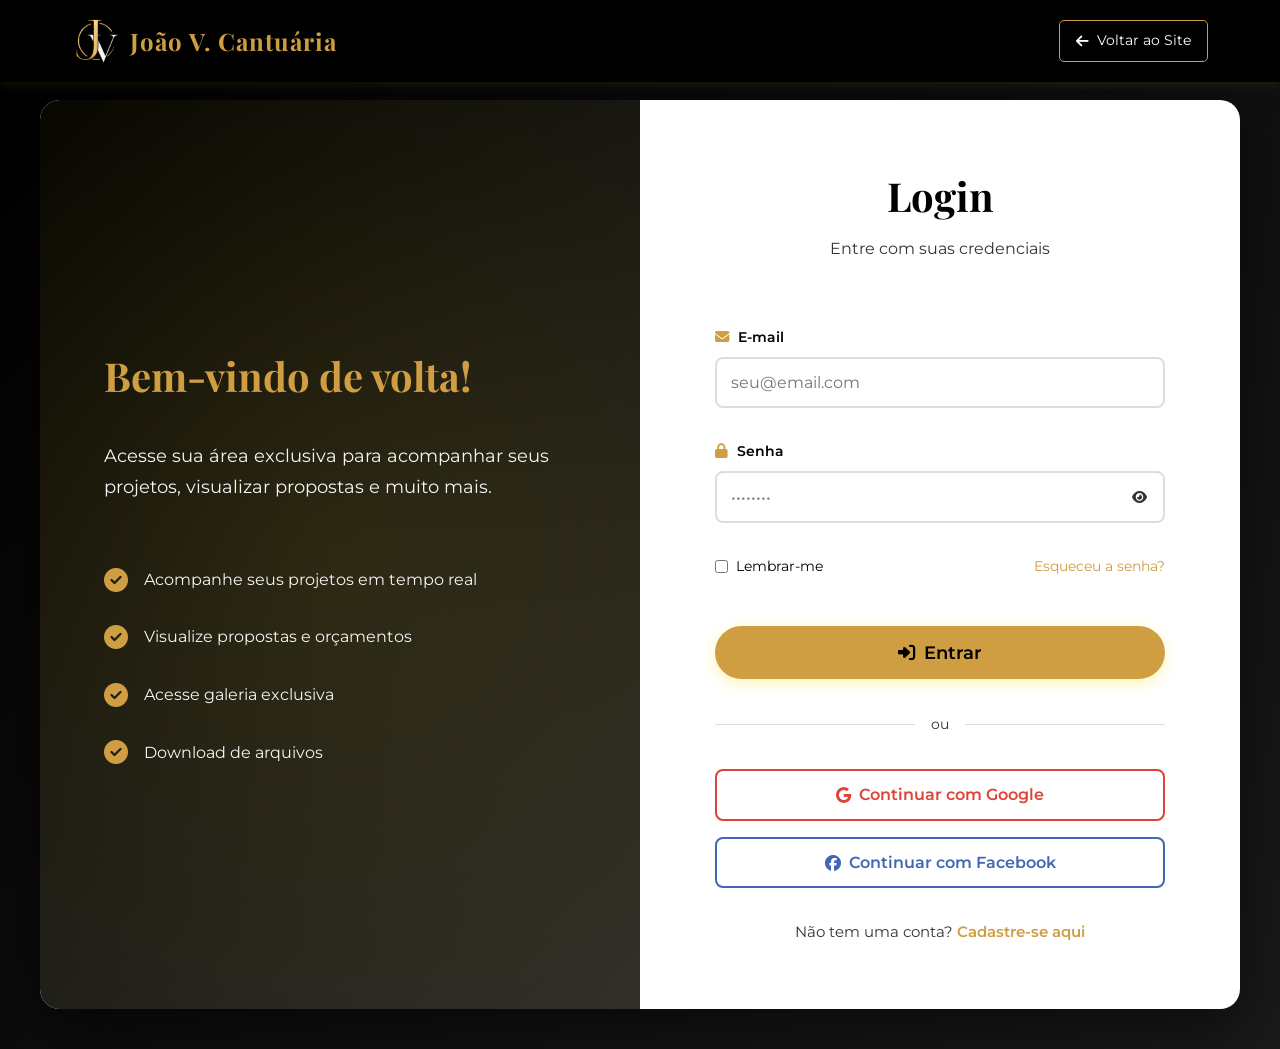
==== area-cliente.html @ 6e857522 "Add files via upload" ====
<!DOCTYPE html>
<html lang="pt-BR">
<head>
    <meta charset="UTF-8">
    <meta name="viewport" content="width=device-width, initial-scale=1.0">
    <title>Área do Cliente - João V. Cantuária</title>
    <link rel="stylesheet" href="styles.css">
    <link rel="stylesheet" href="auth-styles.css">
    <link rel="stylesheet" href="dashboard-styles.css">
    <link href="https://fonts.googleapis.com/css2?family=Playfair+Display:wght@400;700;900&family=Montserrat:wght@300;400;500;600;700&display=swap" rel="stylesheet">
    <link rel="stylesheet" href="https://cdnjs.cloudflare.com/ajax/libs/font-awesome/6.4.0/css/all.min.css">
</head>
<body class="dashboard-body">
    <!-- Sidebar -->
    <aside class="sidebar" id="sidebar">
        <div class="sidebar-header">
            <div class="logo">
                <img src="logo-placeholder.png" alt="João V. Cantuária" class="logo-img">
                <span class="logo-text">JVC</span>
            </div>
            <button class="sidebar-toggle" id="sidebarToggle">
                <i class="fas fa-times"></i>
            </button>
        </div>

        <nav class="sidebar-nav">
            <a href="#dashboard" class="nav-item active" data-section="dashboard">
                <i class="fas fa-home"></i>
                <span>Dashboard</span>
            </a>
            <a href="#projetos" class="nav-item" data-section="projetos">
                <i class="fas fa-folder-open"></i>
                <span>Meus Projetos</span>
            </a>
            <a href="#galeria" class="nav-item" data-section="galeria">
                <i class="fas fa-images"></i>
                <span>Galeria</span>
            </a>
            <a href="#mensagens" class="nav-item" data-section="mensagens">
                <i class="fas fa-comments"></i>
                <span>Mensagens</span>
                <span class="badge">3</span>
            </a>
            <a href="#arquivos" class="nav-item" data-section="arquivos">
                <i class="fas fa-file-download"></i>
                <span>Arquivos</span>
            </a>
            <a href="#perfil" class="nav-item" data-section="perfil">
                <i class="fas fa-user-circle"></i>
                <span>Meu Perfil</span>
            </a>
        </nav>

        <div class="sidebar-footer">
            <button class="btn-logout" id="logoutBtn">
                <i class="fas fa-sign-out-alt"></i>
                <span>Sair</span>
            </button>
        </div>
    </aside>

    <!-- Main Content -->
    <main class="main-content">
        <!-- Top Bar -->
        <header class="topbar">
            <button class="mobile-menu-btn" id="mobileMenuBtn">
                <i class="fas fa-bars"></i>
            </button>
            
            <h1 class="page-title">Dashboard</h1>
            
            <div class="topbar-actions">
                <button class="notification-btn">
                    <i class="fas fa-bell"></i>
                    <span class="notification-badge">5</span>
                </button>
                
                <div class="user-menu">
                    <img src="https://ui-avatars.com/api/?name=Usuario+Teste&background=FFD700&color=000" 
                         alt="Usuário" class="user-avatar">
                    <span class="user-name">Usuário Teste</span>
                    <i class="fas fa-chevron-down"></i>
                </div>
            </div>
        </header>

        <!-- Content Area -->
        <div class="content-area">
            <!-- Dashboard Section -->
            <section id="dashboard-section" class="content-section active">
                <div class="welcome-card">
                    <h2>Bem-vindo de volta! 👋</h2>
                    <p>Aqui está um resumo das suas atividades recentes.</p>
                </div>

                <!-- Stats Cards -->
                <div class="stats-grid">
                    <div class="stat-card">
                        <div class="stat-icon blue">
                            <i class="fas fa-folder-open"></i>
                        </div>
                        <div class="stat-info">
                            <h3>3</h3>
                            <p>Projetos Ativos</p>
                        </div>
                    </div>

                    <div class="stat-card">
                        <div class="stat-icon green">
                            <i class="fas fa-check-circle"></i>
                        </div>
                        <div class="stat-info">
                            <h3>12</h3>
                            <p>Projetos Concluídos</p>
                        </div>
                    </div>

                    <div class="stat-card">
                        <div class="stat-icon gold">
                            <i class="fas fa-images"></i>
                        </div>
                        <div class="stat-info">
                            <h3>247</h3>
                            <p>Fotos Entregues</p>
                        </div>
                    </div>

                    <div class="stat-card">
                        <div class="stat-icon purple">
                            <i class="fas fa-comments"></i>
                        </div>
                        <div class="stat-info">
                            <h3>3</h3>
                            <p>Mensagens Novas</p>
                        </div>
                    </div>
                </div>

                <!-- Recent Projects -->
                <div class="section-card">
                    <div class="card-header">
                        <h3>Projetos Recentes</h3>
                        <a href="#projetos" class="link-all">Ver todos</a>
                    </div>
                    <div class="projects-list">
                        <div class="project-item">
                            <div class="project-icon">
                                <i class="fas fa-camera"></i>
                            </div>
                            <div class="project-info">
                                <h4>Ensaio Fotográfico Corporativo</h4>
                                <p>Iniciado em 15/06/2026</p>
                            </div>
                            <span class="status-badge status-progress">Em Andamento</span>
                        </div>

                        <div class="project-item">
                            <div class="project-icon">
                                <i class="fas fa-bullhorn"></i>
                            </div>
                            <div class="project-info">
                                <h4>Campanha de Marketing Digital</h4>
                                <p>Iniciado em 10/06/2026</p>
                            </div>
                            <span class="status-badge status-review">Em Revisão</span>
                        </div>

                        <div class="project-item">
                            <div class="project-icon">
                                <i class="fas fa-image"></i>
                            </div>
                            <div class="project-info">
                                <h4>Fotografia de Produto</h4>
                                <p>Concluído em 05/06/2026</p>
                            </div>
                            <span class="status-badge status-completed">Concluído</span>
                        </div>
                    </div>
                </div>
            </section>

            <!-- Projetos Section -->
            <section id="projetos-section" class="content-section">
                <h2 class="section-title">Meus Projetos</h2>
                <p class="section-description">Acompanhe o status de todos os seus projetos</p>
                
                <div class="projects-grid">
                    <!-- Projeto 1 -->
                    <div class="project-card">
                        <div class="project-card-header">
                            <span class="status-badge status-progress">Em Andamento</span>
                            <button class="btn-icon"><i class="fas fa-ellipsis-v"></i></button>
                        </div>
                        <h3>Ensaio Fotográfico Corporativo</h3>
                        <p>Sessão de fotos profissionais para equipe executiva</p>
                        <div class="project-progress">
                            <div class="progress-bar">
                                <div class="progress-fill" style="width: 65%;"></div>
                            </div>
                            <span class="progress-text">65% Concluído</span>
                        </div>
                        <div class="project-meta">
                            <span><i class="fas fa-calendar"></i> 15/06/2026</span>
                            <span><i class="fas fa-image"></i> 45 fotos</span>
                        </div>
                    </div>

                    <!-- Mais projetos aqui -->
                </div>
            </section>

            <!-- Galeria Section -->
            <section id="galeria-section" class="content-section">
                <h2 class="section-title">Galeria Exclusiva</h2>
                <p class="section-description">Suas fotos e materiais entregues</p>
                
                <div class="gallery-grid">
                    <div class="gallery-item">
                        <img src="portfolio-1-placeholder.jpg" alt="Foto 1">
                        <div class="gallery-overlay">
                            <button class="btn-icon"><i class="fas fa-eye"></i></button>
                            <button class="btn-icon"><i class="fas fa-download"></i></button>
                        </div>
                    </div>
                    <!-- Mais fotos aqui -->
                </div>
            </section>

            <!-- Outras seções serão adicionadas conforme necessário -->
        </div>
    </main>

    <script src="dashboard.js"></script>
</body>
</html>
---- styles.css ----
/* ========================================
   RESET E VARIÁVEIS
   ======================================== */
* {
    margin: 0;
    padding: 0;
    box-sizing: border-box;
}

:root {
    /* Cores */
    --color-primary: #000000;
    --color-secondary: #FFFFFF;
    --color-accent: #cf9d42;
    --color-accent-dark: #c39039;
    --color-gray: #333333;
    --color-light-gray: #f5f5f5;
    
    /* Tipografia */
    --font-heading: 'Playfair Display', serif;
    --font-body: 'Montserrat', sans-serif;
    
    /* Espaçamento */
    --spacing-xs: 0.5rem;
    --spacing-sm: 1rem;
    --spacing-md: 2rem;
    --spacing-lg: 4rem;
    --spacing-xl: 6rem;
    
    /* Transições */
    --transition: all 0.3s ease;
}

html {
    scroll-behavior: smooth;
}

body {
    font-family: var(--font-body);
    color: var(--color-primary);
    line-height: 1.6;
    overflow-x: hidden;
}

.container {
    max-width: 1200px;
    margin: 0 auto;
    padding: 0 var(--spacing-md);
}

/* ========================================
   HEADER E NAVEGAÇÃO
   ======================================== */
#header {
    position: fixed;
    top: 0;
    left: 0;
    width: 100%;
    background: rgba(0, 0, 0, 0.95);
    backdrop-filter: blur(10px);
    z-index: 1000;
    transition: var(--transition);
    box-shadow: 0 2px 10px rgba(255, 215, 0, 0.1);
}

.navbar {
    padding: 1rem 0;
}

.nav-wrapper {
    display: flex;
    justify-content: space-between;
    align-items: center;
}

.logo a {
    display: flex;
    align-items: center;
    text-decoration: none;
    gap: 0.5rem;
}

.logo-img {
    height: 50px;
    width: auto;
}

.logo-text {
    font-family: var(--font-heading);
    font-size: 1.5rem;
    font-weight: 700;
    color: var(--color-accent);
    letter-spacing: 1px;
}

.menu-toggle {
    display: none;
    flex-direction: column;
    background: none;
    border: none;
    cursor: pointer;
    gap: 5px;
}

.menu-toggle span {
    width: 25px;
    height: 3px;
    background: var(--color-accent);
    transition: var(--transition);
}

.nav-menu {
    display: flex;
    list-style: none;
    gap: var(--spacing-md);
}

.nav-link {
    color: var(--color-secondary);
    text-decoration: none;
    font-weight: 500;
    font-size: 1rem;
    padding: 0.5rem 1rem;
    position: relative;
    transition: var(--transition);
}

.nav-link::after {
    content: '';
    position: absolute;
    bottom: 0;
    left: 50%;
    transform: translateX(-50%);
    width: 0;
    height: 2px;
    background: var(--color-accent);
    transition: var(--transition);
}

.nav-link:hover {
    color: var(--color-accent);
}

.nav-link:hover::after {
    width: 80%;
}

/* Botão de Login - Área do Cliente */
.btn-login {
    background: var(--color-accent) !important;
    color: var(--color-primary) !important;
    padding: 0.6rem 1.5rem !important;
    border-radius: 30px !important;
    margin-left: 1.5rem;
    font-weight: 600 !important;
    display: inline-flex !important;
    align-items: center;
    gap: 0.5rem;
    transition: all 0.3s ease !important;
    box-shadow: 0 2px 10px rgba(255, 215, 0, 0.3);
}

.btn-login:hover {
    background: var(--color-accent-dark) !important;
    transform: translateY(-2px) !important;
    box-shadow: 0 4px 15px rgba(255, 215, 0, 0.5) !important;
}

.btn-login::after {
    display: none !important;
}

.btn-login i {
    font-size: 1.1rem;
}

/* ========================================
   HERO SECTION
   ======================================== */
.hero {
    position: relative;
    min-height: 100vh;
    display: flex;
    align-items: center;
    justify-content: center;
    text-align: center;
    padding: var(--spacing-xl) 0;
    overflow: hidden;
}

.hero-background {
    position: absolute;
    top: 0;
    left: 0;
    width: 100%;
    height: 100%;
    z-index: -1;
    background: linear-gradient(135deg, #000000 0%, #1a1a1a 100%);
}

.hero-video {
    width: 100%;
    height: 100%;
    object-fit: cover;
}

.hero-overlay {
    position: absolute;
    top: 0;
    left: 0;
    width: 100%;
    height: 100%;
    background: rgba(0, 0, 0, 0.6);
}

.hero-content {
    position: relative;
    z-index: 1;
    max-width: 900px;
    animation: fadeInUp 1s ease;
}

.hero-title {
    font-family: var(--font-heading);
    font-size: 3.5rem;
    font-weight: 900;
    color: var(--color-secondary);
    margin-bottom: var(--spacing-md);
    line-height: 1.2;
}

.hero-title .highlight {
    color: var(--color-accent);
    display: inline-block;
}

.hero-subtitle {
    font-size: 1.5rem;
    color: var(--color-light-gray);
    margin-bottom: var(--spacing-lg);
    font-weight: 300;
}

.btn {
    display: inline-flex;
    align-items: center;
    gap: 0.5rem;
    padding: 1rem 2.5rem;
    text-decoration: none;
    font-weight: 600;
    font-size: 1.1rem;
    border-radius: 50px;
    transition: var(--transition);
    cursor: pointer;
    border: none;
    font-family: var(--font-body);
}

.btn-primary {
    background: var(--color-accent);
    color: var(--color-primary);
    box-shadow: 0 4px 15px rgba(255, 215, 0, 0.3);
}

.btn-primary:hover {
    background: var(--color-accent-dark);
    transform: translateY(-3px);
    box-shadow: 0 6px 20px rgba(255, 215, 0, 0.5);
}

.btn-block {
    width: 100%;
    justify-content: center;
}

.scroll-indicator {
    position: absolute;
    bottom: 30px;
    left: 50%;
    transform: translateX(-50%);
    animation: bounce 2s infinite;
}

.mouse {
    width: 30px;
    height: 50px;
    border: 2px solid var(--color-accent);
    border-radius: 20px;
    position: relative;
}

.mouse::before {
    content: '';
    position: absolute;
    top: 10px;
    left: 50%;
    transform: translateX(-50%);
    width: 4px;
    height: 8px;
    background: var(--color-accent);
    border-radius: 2px;
    animation: scroll 2s infinite;
}

@keyframes fadeInUp {
    from {
        opacity: 0;
        transform: translateY(30px);
    }
    to {
        opacity: 1;
        transform: translateY(0);
    }
}

@keyframes bounce {
    0%, 20%, 50%, 80%, 100% {
        transform: translateX(-50%) translateY(0);
    }
    40% {
        transform: translateX(-50%) translateY(-10px);
    }
    60% {
        transform: translateX(-50%) translateY(-5px);
    }
}

@keyframes scroll {
    0% {
        opacity: 1;
        transform: translateX(-50%) translateY(0);
    }
    100% {
        opacity: 0;
        transform: translateX(-50%) translateY(15px);
    }
}

/* ========================================
   SEÇÕES GERAIS
   ======================================== */
section {
    padding: var(--spacing-xl) 0;
}

.section-header {
    text-align: center;
    margin-bottom: var(--spacing-lg);
}

.section-title {
    font-family: var(--font-heading);
    font-size: 2.5rem;
    font-weight: 700;
    color: var(--color-primary);
    margin-bottom: var(--spacing-sm);
}

.title-underline {
    width: 80px;
    height: 4px;
    background: var(--color-accent);
    margin: 0 auto var(--spacing-sm);
}

.section-subtitle {
    font-size: 1.1rem;
    color: var(--color-gray);
    max-width: 600px;
    margin: 0 auto;
}

/* ========================================
   SEÇÃO SERVIÇOS
   ======================================== */
.services {
    background: var(--color-light-gray);
}

.about-content {
    max-width: 800px;
    margin: 0 auto var(--spacing-lg);
    text-align: center;
}

.about-text {
    font-size: 1.1rem;
    line-height: 1.8;
    color: var(--color-gray);
}

.services-grid {
    display: grid;
    grid-template-columns: repeat(auto-fit, minmax(250px, 1fr));
    gap: var(--spacing-md);
    margin-top: var(--spacing-lg);
}

.service-card {
    background: var(--color-secondary);
    padding: var(--spacing-md);
    border-radius: 10px;
    text-align: center;
    transition: var(--transition);
    box-shadow: 0 5px 15px rgba(0, 0, 0, 0.1);
}

.service-card:hover {
    transform: translateY(-10px);
    box-shadow: 0 10px 30px rgba(255, 215, 0, 0.2);
}

.service-icon {
    width: 80px;
    height: 80px;
    margin: 0 auto var(--spacing-sm);
    display: flex;
    align-items: center;
    justify-content: center;
    background: var(--color-primary);
    border-radius: 50%;
    color: var(--color-accent);
    font-size: 2rem;
}

.service-title {
    font-family: var(--font-heading);
    font-size: 1.3rem;
    margin-bottom: var(--spacing-sm);
    color: var(--color-primary);
}

.service-description {
    color: var(--color-gray);
    line-height: 1.6;
}

/* ========================================
   SEÇÃO PORTFÓLIO
   ======================================== */
.portfolio {
    background: var(--color-secondary);
}

.portfolio-carousel {
    position: relative;
    max-width: 1400px;
    margin: 0 auto;
    padding: 0 60px;
}

.carousel-btn {
    position: absolute;
    top: 50%;
    transform: translateY(-50%);
    background: var(--color-accent);
    color: var(--color-primary);
    border: none;
    width: 50px;
    height: 50px;
    border-radius: 50%;
    cursor: pointer;
    font-size: 1.2rem;
    transition: var(--transition);
    z-index: 10;
    box-shadow: 0 4px 15px rgba(0, 0, 0, 0.2);
}

.carousel-btn:hover {
    background: var(--color-accent-dark);
    transform: translateY(-50%) scale(1.1);
}

.prev-btn {
    left: 0;
}

.next-btn {
    right: 0;
}

.portfolio-wrapper {
    overflow: hidden;
    border-radius: 10px;
}

.portfolio-track {
    display: flex;
    transition: transform 0.5s ease;
}

.portfolio-item {
    min-width: 33.333%;
    padding: 0 10px;
    box-sizing: border-box;
}

.portfolio-image {
    position: relative;
    overflow: hidden;
    border-radius: 10px;
    padding-top: 75%;
    background: var(--color-light-gray);
}

.portfolio-image img {
    position: absolute;
    top: 0;
    left: 0;
    width: 100%;
    height: 100%;
    object-fit: cover;
    transition: var(--transition);
}

.portfolio-overlay {
    position: absolute;
    top: 0;
    left: 0;
    width: 100%;
    height: 100%;
    background: rgba(0, 0, 0, 0.9);
    display: flex;
    align-items: center;
    justify-content: center;
    opacity: 0;
    transition: var(--transition);
}

.portfolio-item:hover .portfolio-overlay {
    opacity: 1;
}

.portfolio-item:hover .portfolio-image img {
    transform: scale(1.1);
}

.portfolio-info {
    text-align: center;
    padding: var(--spacing-md);
    color: var(--color-secondary);
}

.portfolio-info h3 {
    font-family: var(--font-heading);
    font-size: 1.5rem;
    margin-bottom: var(--spacing-xs);
    color: var(--color-accent);
}

.portfolio-info p {
    font-size: 1rem;
    color: var(--color-light-gray);
}

.carousel-indicators {
    display: flex;
    justify-content: center;
    gap: 10px;
    margin-top: var(--spacing-md);
}

.carousel-indicator {
    width: 12px;
    height: 12px;
    border-radius: 50%;
    background: #ccc;
    border: none;
    cursor: pointer;
    transition: var(--transition);
}

.carousel-indicator.active {
    background: var(--color-accent);
    width: 30px;
    border-radius: 6px;
}

/* ========================================
   SEÇÃO DEPOIMENTOS
   ======================================== */
.testimonials {
    background: var(--color-primary);
    color: var(--color-secondary);
}

.testimonials .section-title {
    color: var(--color-secondary);
}

.testimonials-carousel {
    max-width: 800px;
    margin: 0 auto;
    overflow: hidden;
}

.testimonials-track {
    display: flex;
    transition: transform 0.5s ease;
}

.testimonial-card {
    min-width: 100%;
    padding: var(--spacing-md);
    text-align: center;
}

.testimonial-icon {
    font-size: 3rem;
    color: var(--color-accent);
    margin-bottom: var(--spacing-md);
}

.testimonial-text {
    font-size: 1.2rem;
    line-height: 1.8;
    font-style: italic;
    margin-bottom: var(--spacing-md);
    color: var(--color-light-gray);
}

.testimonial-author h4 {
    font-family: var(--font-heading);
    font-size: 1.3rem;
    color: var(--color-accent);
    margin-bottom: var(--spacing-xs);
}

.testimonial-author p {
    color: var(--color-light-gray);
    font-size: 0.9rem;
}

.testimonials-nav {
    display: flex;
    justify-content: center;
    gap: var(--spacing-md);
    margin-top: var(--spacing-md);
}

.testimonial-nav-btn {
    width: 50px;
    height: 50px;
    border-radius: 50%;
    background: var(--color-accent);
    color: var(--color-primary);
    border: none;
    cursor: pointer;
    font-size: 1.2rem;
    transition: var(--transition);
}

.testimonial-nav-btn:hover {
    background: var(--color-accent-dark);
    transform: scale(1.1);
}

/* ========================================
   SEÇÃO CONTATO
   ======================================== */
.contact {
    background: var(--color-light-gray);
}

.contact-wrapper {
    display: grid;
    grid-template-columns: 1fr 1fr;
    gap: var(--spacing-lg);
    max-width: 1000px;
    margin: 0 auto;
}

.contact-form-container {
    background: var(--color-secondary);
    padding: var(--spacing-md);
    border-radius: 10px;
    box-shadow: 0 5px 20px rgba(0, 0, 0, 0.1);
}

.contact-form {
    display: flex;
    flex-direction: column;
    gap: var(--spacing-md);
}

.form-group {
    display: flex;
    flex-direction: column;
}

.form-group label {
    font-weight: 600;
    margin-bottom: var(--spacing-xs);
    color: var(--color-primary);
}

.form-group input,
.form-group textarea {
    padding: 1rem;
    border: 2px solid #ddd;
    border-radius: 5px;
    font-family: var(--font-body);
    font-size: 1rem;
    transition: var(--transition);
}

.form-group input:focus,
.form-group textarea:focus {
    outline: none;
    border-color: var(--color-accent);
}

.contact-info {
    display: flex;
    flex-direction: column;
    gap: var(--spacing-md);
}

.contact-info-item {
    display: flex;
    gap: var(--spacing-sm);
    padding: var(--spacing-md);
    background: var(--color-secondary);
    border-radius: 10px;
    box-shadow: 0 5px 20px rgba(0, 0, 0, 0.1);
}

.contact-icon {
    width: 50px;
    height: 50px;
    display: flex;
    align-items: center;
    justify-content: center;
    background: var(--color-primary);
    border-radius: 50%;
    color: var(--color-accent);
    font-size: 1.5rem;
    flex-shrink: 0;
}

.contact-details h4 {
    font-family: var(--font-heading);
    font-size: 1.2rem;
    margin-bottom: var(--spacing-xs);
}

.contact-details p,
.contact-details a {
    color: var(--color-gray);
    text-decoration: none;
    transition: var(--transition);
}

.contact-details a:hover {
    color: var(--color-accent);
}

.contact-social {
    padding: var(--spacing-md);
    background: var(--color-secondary);
    border-radius: 10px;
    box-shadow: 0 5px 20px rgba(0, 0, 0, 0.1);
    text-align: center;
}

.contact-social h4 {
    font-family: var(--font-heading);
    font-size: 1.2rem;
    margin-bottom: var(--spacing-md);
}

.social-links {
    display: flex;
    justify-content: center;
    gap: var(--spacing-sm);
}

.social-link {
    width: 50px;
    height: 50px;
    display: flex;
    align-items: center;
    justify-content: center;
    background: var(--color-primary);
    color: var(--color-accent);
    border-radius: 50%;
    font-size: 1.5rem;
    text-decoration: none;
    transition: var(--transition);
}

.social-link:hover {
    background: var(--color-accent);
    color: var(--color-primary);
    transform: translateY(-5px);
}

/* ========================================
   FOOTER
   ======================================== */
.footer {
    background: var(--color-primary);
    color: var(--color-secondary);
    padding: var(--spacing-lg) 0 var(--spacing-md);
}

.footer-content {
    display: flex;
    justify-content: space-between;
    align-items: center;
    margin-bottom: var(--spacing-md);
    padding-bottom: var(--spacing-md);
    border-bottom: 1px solid rgba(255, 215, 0, 0.2);
}

.footer-logo h3 {
    font-family: var(--font-heading);
    font-size: 1.5rem;
    color: var(--color-accent);
    margin-bottom: var(--spacing-xs);
}

.footer-logo p {
    color: var(--color-light-gray);
    font-size: 0.9rem;
}

.footer-social {
    display: flex;
    gap: var(--spacing-sm);
}

.footer-social-link {
    width: 45px;
    height: 45px;
    display: flex;
    align-items: center;
    justify-content: center;
    background: rgba(255, 215, 0, 0.1);
    color: var(--color-accent);
    border-radius: 50%;
    font-size: 1.3rem;
    text-decoration: none;
    transition: var(--transition);
}

.footer-social-link:hover {
    background: var(--color-accent);
    color: var(--color-primary);
    transform: translateY(-5px);
}

.footer-bottom {
    text-align: center;
    color: var(--color-light-gray);
    font-size: 0.9rem;
}

/* ========================================
   BOTÃO FLUTUANTE DO WHATSAPP
   ======================================== */
.whatsapp-float {
    position: fixed;
    bottom: 30px;
    right: 30px;
    width: 60px;
    height: 60px;
    background: #25D366;
    color: var(--color-secondary);
    border-radius: 50%;
    display: flex;
    align-items: center;
    justify-content: center;
    font-size: 2rem;
    text-decoration: none;
    box-shadow: 0 4px 15px rgba(37, 211, 102, 0.4);
    z-index: 999;
    transition: var(--transition);
    animation: pulse 2s infinite;
}

.whatsapp-float:hover {
    background: #128C7E;
    transform: scale(1.1);
}

@keyframes pulse {
    0%, 100% {
        box-shadow: 0 4px 15px rgba(37, 211, 102, 0.4);
    }
    50% {
        box-shadow: 0 4px 25px rgba(37, 211, 102, 0.7);
    }
}

/* ========================================
   BOTÃO SCROLL TO TOP
   ======================================== */
.scroll-top-btn {
    position: fixed;
    bottom: 100px;
    right: 30px;
    width: 50px;
    height: 50px;
    background: var(--color-accent);
    color: var(--color-primary);
    border: none;
    border-radius: 50%;
    font-size: 1.5rem;
    cursor: pointer;
    opacity: 0;
    visibility: hidden;
    transition: var(--transition);
    z-index: 999;
    box-shadow: 0 4px 15px rgba(255, 215, 0, 0.3);
}

.scroll-top-btn.show {
    opacity: 1;
    visibility: visible;
}

.scroll-top-btn:hover {
    background: var(--color-accent-dark);
    transform: translateY(-5px);
}

/* ========================================
   RESPONSIVIDADE
   ======================================== */
@media (max-width: 1024px) {
    .portfolio-item {
        min-width: 50%;
    }
}

@media (max-width: 768px) {
    /* Navegação Mobile */
    .menu-toggle {
        display: flex;
    }
    
    .nav-menu {
        position: fixed;
        top: 70px;
        left: -100%;
        width: 100%;
        flex-direction: column;
        background: rgba(0, 0, 0, 0.98);
        padding: var(--spacing-md);
        transition: var(--transition);
        gap: 0;
    }
    
    .nav-menu.active {
        left: 0;
    }
    
    .nav-link {
        padding: var(--spacing-sm);
        border-bottom: 1px solid rgba(255, 215, 0, 0.2);
    }
    
    /* Botão de Login no Mobile */
    .btn-login {
        margin-left: 0 !important;
        margin-top: 0.5rem;
        justify-content: center;
        width: 100%;
    }
    
    /* Hero Section */
    .hero-title {
        font-size: 2.5rem;
    }
    
    .hero-subtitle {
        font-size: 1.2rem;
    }
    
    /* Seções */
    .section-title {
        font-size: 2rem;
    }
    
    /* Serviços */
    .services-grid {
        grid-template-columns: 1fr;
    }

    /* Portfólio */
    .portfolio-carousel {
        padding: 0 40px;
    }
    
    .portfolio-item {
        min-width: 100%;
    }
    
    .carousel-btn {
        width: 40px;
        height: 40px;
        font-size: 1rem;
    }
    
    /* Contato */
    .contact-wrapper {
        grid-template-columns: 1fr;
    }
    
    /* Footer */
    .footer-content {
        flex-direction: column;
        gap: var(--spacing-md);
        text-align: center;
    }
    
    /* Botões Flutuantes */
    .whatsapp-float {
        width: 55px;
        height: 55px;
        font-size: 1.8rem;
    }
    
    .scroll-top-btn {
        bottom: 90px;
        width: 45px;
        height: 45px;
        font-size: 1.3rem;
    }
}

@media (max-width: 480px) {
    :root {
        --spacing-md: 1.5rem;
        --spacing-lg: 3rem;
        --spacing-xl: 4rem;
    }
    
    .hero-title {
        font-size: 2rem;
    }
    
    .hero-subtitle {
        font-size: 1rem;
    }
    
    .btn {
        padding: 0.8rem 2rem;
        font-size: 1rem;
    }
    
    .section-title {
        font-size: 1.8rem;
    }
    
    .portfolio-carousel {
        padding: 0 30px;
    }
    
    .whatsapp-float {
        bottom: 20px;
        right: 20px;
    }
    
    .scroll-top-btn {
        bottom: 80px;
        right: 20px;
    }
}
---- auth-styles.css ----
/* ========================================
   ESTILOS DE AUTENTICAÇÃO (LOGIN/CADASTRO)
   ======================================== */

/* Header Simplificado */
.header-simple {
    background: rgba(0, 0, 0, 0.98) !important;
    box-shadow: 0 2px 10px rgba(255, 215, 0, 0.1) !important;
}

.btn-back {
    display: inline-flex;
    align-items: center;
    gap: 0.5rem;
    padding: 0.5rem 1rem;
    color: var(--color-secondary);
    text-decoration: none;
    border: 1px solid var(--color-accent);
    border-radius: 5px;
    transition: var(--transition);
    font-size: 0.9rem;
}

.btn-back:hover {
    background: var(--color-accent);
    color: var(--color-primary);
}

/* Seção de Autenticação */
.auth-section {
    min-height: 100vh;
    display: flex;
    align-items: center;
    justify-content: center;
    padding: 100px 20px 40px;
    background: linear-gradient(135deg, #000000 0%, #1a1a1a 100%);
}

.auth-container {
    width: 100%;
    max-width: 1200px;
    margin: 0 auto;
}

.auth-wrapper {
    display: grid;
    grid-template-columns: 1fr 1fr;
    background: var(--color-secondary);
    border-radius: 20px;
    overflow: hidden;
    box-shadow: 0 20px 60px rgba(0, 0, 0, 0.5);
    min-height: 600px;
}

/* Lado Esquerdo - Informações */
.auth-left {
    background: linear-gradient(135deg, var(--color-primary) 0%, #2a2a2a 100%);
    color: var(--color-secondary);
    padding: var(--spacing-lg);
    display: flex;
    align-items: center;
    justify-content: center;
    position: relative;
    overflow: hidden;
}

.auth-left::before {
    content: '';
    position: absolute;
    top: -50%;
    right: -50%;
    width: 200%;
    height: 200%;
    background: radial-gradient(circle, rgba(255, 215, 0, 0.1) 0%, transparent 70%);
    animation: pulse 15s infinite;
}

.auth-left-content {
    position: relative;
    z-index: 1;
}

.auth-left h2 {
    font-family: var(--font-heading);
    font-size: 2.5rem;
    margin-bottom: var(--spacing-md);
    color: var(--color-accent);
}

.auth-left p {
    font-size: 1.1rem;
    line-height: 1.8;
    margin-bottom: var(--spacing-lg);
    color: var(--color-light-gray);
}

.auth-features {
    display: flex;
    flex-direction: column;
    gap: var(--spacing-md);
}

.feature-item {
    display: flex;
    align-items: center;
    gap: var(--spacing-sm);
}

.feature-item i {
    color: var(--color-accent);
    font-size: 1.5rem;
    flex-shrink: 0;
}

.feature-item span {
    font-size: 1rem;
    color: var(--color-light-gray);
}

/* Lado Direito - Formulário */
.auth-right {
    padding: var(--spacing-lg);
    display: flex;
    align-items: center;
    justify-content: center;
}

.auth-form-container {
    width: 100%;
    max-width: 450px;
}

.auth-title {
    font-family: var(--font-heading);
    font-size: 2.5rem;
    color: var(--color-primary);
    margin-bottom: var(--spacing-xs);
    text-align: center;
}

.auth-subtitle {
    text-align: center;
    color: var(--color-gray);
    margin-bottom: var(--spacing-lg);
    font-size: 1rem;
}

/* Mensagens de Erro/Sucesso */
.auth-message {
    padding: 1rem;
    border-radius: 8px;
    margin-bottom: var(--spacing-md);
    display: none;
    animation: slideDown 0.3s ease;
}

.auth-message.show {
    display: block;
}

.auth-message.error {
    background: #fee;
    color: #c00;
    border: 1px solid #fcc;
}

.auth-message.success {
    background: #efe;
    color: #0a0;
    border: 1px solid #cfc;
}

@keyframes slideDown {
    from {
        opacity: 0;
        transform: translateY(-10px);
    }
    to {
        opacity: 1;
        transform: translateY(0);
    }
}

/* Formulário */
.auth-form {
    display: flex;
    flex-direction: column;
    gap: var(--spacing-md);
}

.form-row {
    display: grid;
    grid-template-columns: 1fr 1fr;
    gap: var(--spacing-sm);
}

.form-group label {
    display: block;
    font-weight: 600;
    margin-bottom: var(--spacing-xs);
    color: var(--color-primary);
    font-size: 0.9rem;
}

.form-group label i {
    color: var(--color-accent);
    margin-right: 0.3rem;
}

.form-group input {
    width: 100%;
    padding: 0.9rem;
    border: 2px solid #ddd;
    border-radius: 8px;
    font-family: var(--font-body);
    font-size: 1rem;
    transition: var(--transition);
}

.form-group input:focus {
    outline: none;
    border-color: var(--color-accent);
    box-shadow: 0 0 0 3px rgba(255, 215, 0, 0.1);
}

.form-hint {
    display: block;
    margin-top: 0.3rem;
    font-size: 0.85rem;
    color: var(--color-gray);
}

/* Password Input com Toggle */
.password-input-wrapper {
    position: relative;
}

.password-input-wrapper input {
    padding-right: 3rem;
}

.toggle-password {
    position: absolute;
    right: 10px;
    top: 50%;
    transform: translateY(-50%);
    background: none;
    border: none;
    color: var(--color-gray);
    cursor: pointer;
    padding: 0.5rem;
    transition: var(--transition);
}

.toggle-password:hover {
    color: var(--color-accent);
}

/* Opções do Formulário */
.form-options {
    display: flex;
    justify-content: space-between;
    align-items: center;
    font-size: 0.9rem;
}

.checkbox-label {
    display: flex;
    align-items: center;
    gap: 0.5rem;
    cursor: pointer;
    font-weight: normal !important;
}

.checkbox-label input[type="checkbox"] {
    width: auto;
    cursor: pointer;
}

.forgot-password {
    color: var(--color-accent);
    text-decoration: none;
    transition: var(--transition);
}

.forgot-password:hover {
    text-decoration: underline;
}

/* Botão de Autenticação */
.btn-auth {
    margin-top: var(--spacing-sm);
    font-size: 1.1rem;
    padding: 1rem 2rem;
}

/* Divisor */
.auth-divider {
    text-align: center;
    margin: var(--spacing-md) 0;
    position: relative;
}

.auth-divider::before {
    content: '';
    position: absolute;
    top: 50%;
    left: 0;
    width: 100%;
    height: 1px;
    background: #ddd;
}

.auth-divider span {
    position: relative;
    background: var(--color-secondary);
    padding: 0 1rem;
    color: var(--color-gray);
    font-size: 0.9rem;
}

/* Login Social */
.social-login {
    display: flex;
    flex-direction: column;
    gap: var(--spacing-sm);
}

.btn-social {
    width: 100%;
    padding: 0.9rem;
    border: 2px solid #ddd;
    background: var(--color-secondary);
    border-radius: 8px;
    font-family: var(--font-body);
    font-size: 1rem;
    font-weight: 600;
    cursor: pointer;
    transition: var(--transition);
    display: flex;
    align-items: center;
    justify-content: center;
    gap: 0.5rem;
}

.btn-social:hover {
    transform: translateY(-2px);
    box-shadow: 0 4px 12px rgba(0, 0, 0, 0.1);
}

.btn-google {
    color: #db4437;
    border-color: #db4437;
}

.btn-google:hover {
    background: #db4437;
    color: white;
}

.btn-facebook {
    color: #4267B2;
    border-color: #4267B2;
}

.btn-facebook:hover {
    background: #4267B2;
    color: white;
}

/* Switch entre Login/Cadastro */
.auth-switch {
    text-align: center;
    margin-top: var(--spacing-md);
    color: var(--color-gray);
    font-size: 0.95rem;
}

.auth-switch a {
    color: var(--color-accent);
    text-decoration: none;
    font-weight: 600;
    transition: var(--transition);
}

.auth-switch a:hover {
    text-decoration: underline;
}

/* Modal de Recuperação de Senha */
.modal {
    display: none;
    position: fixed;
    z-index: 10000;
    left: 0;
    top: 0;
    width: 100%;
    height: 100%;
    background: rgba(0, 0, 0, 0.8);
    animation: fadeIn 0.3s ease;
}

.modal.show {
    display: flex;
    align-items: center;
    justify-content: center;
}

.modal-content {
    background: var(--color-secondary);
    padding: var(--spacing-lg);
    border-radius: 15px;
    max-width: 500px;
    width: 90%;
    position: relative;
    animation: slideUp 0.3s ease;
}

@keyframes fadeIn {
    from { opacity: 0; }
    to { opacity: 1; }
}

@keyframes slideUp {
    from {
        opacity: 0;
        transform: translateY(30px);
    }
    to {
        opacity: 1;
        transform: translateY(0);
    }
}

.modal-close {
    position: absolute;
    top: 15px;
    right: 15px;
    background: none;
    border: none;
    font-size: 1.5rem;
    color: var(--color-gray);
    cursor: pointer;
    transition: var(--transition);
}

.modal-close:hover {
    color: var(--color-primary);
    transform: rotate(90deg);
}

.modal-content h2 {
    font-family: var(--font-heading);
    font-size: 2rem;
    margin-bottom: var(--spacing-sm);
    color: var(--color-primary);
}

.modal-content p {
    margin-bottom: var(--spacing-md);
    color: var(--color-gray);
}

/* Responsividade */
@media (max-width: 968px) {
    .auth-wrapper {
        grid-template-columns: 1fr;
    }
    
    .auth-left {
        padding: var(--spacing-md);
        min-height: 300px;
    }
    
    .auth-left h2 {
        font-size: 2rem;
    }
    
    .auth-left p {
        font-size: 1rem;
    }
    
    .auth-features {
        gap: var(--spacing-sm);
    }
}

@media (max-width: 768px) {
    .auth-section {
        padding: 80px 15px 20px;
    }
    
    .auth-title {
        font-size: 2rem;
    }
    
    .form-row {
        grid-template-columns: 1fr;
    }
    
    .auth-left {
        display: none;
    }
    
    .auth-right {
        padding: var(--spacing-md);
    }
}

@media (max-width: 480px) {
    .auth-title {
        font-size: 1.8rem;
    }
    
    .btn-auth {
        font-size: 1rem;
        padding: 0.9rem 1.5rem;
    }
    
    .social-login {
        gap: 0.8rem;
    }
}
---- dashboard-styles.css ----
/* ========================================
   ESTILOS DO DASHBOARD - ÁREA DO CLIENTE
   ======================================== */

/* Reset para Dashboard */
.dashboard-body {
    margin: 0;
    padding: 0;
    display: flex;
    min-height: 100vh;
    background: #f5f5f5;
    overflow-x: hidden;
}

/* ========================================
   SIDEBAR
   ======================================== */
.sidebar {
    width: 280px;
    background: var(--color-primary);
    color: var(--color-secondary);
    height: 100vh;
    position: fixed;
    left: 0;
    top: 0;
    display: flex;
    flex-direction: column;
    z-index: 1000;
    transition: var(--transition);
    box-shadow: 2px 0 10px rgba(0, 0, 0, 0.1);
}

.sidebar-header {
    padding: var(--spacing-md);
    border-bottom: 1px solid rgba(255, 215, 0, 0.2);
    display: flex;
    align-items: center;
    justify-content: space-between;
}

.sidebar-header .logo {
    display: flex;
    align-items: center;
    gap: 0.5rem;
}

.sidebar-header .logo-img {
    height: 40px;
    width: auto;
}

.sidebar-header .logo-text {
    font-family: var(--font-heading);
    font-size: 1.5rem;
    color: var(--color-accent);
}

.sidebar-toggle {
    display: none;
    background: none;
    border: none;
    color: var(--color-accent);
    font-size: 1.5rem;
    cursor: pointer;
}

/* Navegação da Sidebar */
.sidebar-nav {
    flex: 1;
    padding: var(--spacing-md) 0;
    overflow-y: auto;
}

.nav-item {
    display: flex;
    align-items: center;
    gap: 1rem;
    padding: 1rem var(--spacing-md);
    color: var(--color-light-gray);
    text-decoration: none;
    transition: var(--transition);
    position: relative;
}

.nav-item i {
    font-size: 1.2rem;
    width: 24px;
    color: var(--color-accent);
}

.nav-item:hover {
    background: rgba(255, 215, 0, 0.1);
    color: var(--color-secondary);
}

.nav-item.active {
    background: rgba(255, 215, 0, 0.15);
    color: var(--color-accent);
    border-left: 4px solid var(--color-accent);
}

.nav-item .badge {
    margin-left: auto;
    background: #e74c3c;
    color: white;
    padding: 0.2rem 0.5rem;
    border-radius: 12px;
    font-size: 0.75rem;
    font-weight: 600;
}

/* Rodapé da Sidebar */
.sidebar-footer {
    padding: var(--spacing-md);
    border-top: 1px solid rgba(255, 215, 0, 0.2);
}

.btn-logout {
    width: 100%;
    display: flex;
    align-items: center;
    justify-content: center;
    gap: 0.5rem;
    padding: 0.8rem;
    background: rgba(231, 76, 60, 0.1);
    border: 1px solid #e74c3c;
    color: #e74c3c;
    border-radius: 8px;
    cursor: pointer;
    transition: var(--transition);
    font-family: var(--font-body);
    font-size: 1rem;
}

.btn-logout:hover {
    background: #e74c3c;
    color: white;
}

/* ========================================
   MAIN CONTENT
   ======================================== */
.main-content {
    margin-left: 280px;
    flex: 1;
    display: flex;
    flex-direction: column;
    min-height: 100vh;
    transition: var(--transition);
}

/* Top Bar */
.topbar {
    background: var(--color-secondary);
    padding: 1rem var(--spacing-md);
    display: flex;
    align-items: center;
    justify-content: space-between;
    box-shadow: 0 2px 10px rgba(0, 0, 0, 0.05);
    position: sticky;
    top: 0;
    z-index: 100;
}

.mobile-menu-btn {
    display: none;
    background: none;
    border: none;
    font-size: 1.5rem;
    color: var(--color-primary);
    cursor: pointer;
}

.page-title {
    font-family: var(--font-heading);
    font-size: 1.8rem;
    color: var(--color-primary);
    margin: 0;
}

.topbar-actions {
    display: flex;
    align-items: center;
    gap: var(--spacing-md);
}

.notification-btn {
    position: relative;
    background: none;
    border: none;
    font-size: 1.5rem;
    color: var(--color-gray);
    cursor: pointer;
    transition: var(--transition);
}

.notification-btn:hover {
    color: var(--color-primary);
}

.notification-badge {
    position: absolute;
    top: -5px;
    right: -5px;
    background: #e74c3c;
    color: white;
    width: 20px;
    height: 20px;
    border-radius: 50%;
    display: flex;
    align-items: center;
    justify-content: center;
    font-size: 0.75rem;
    font-weight: 600;
}

.user-menu {
    display: flex;
    align-items: center;
    gap: 0.5rem;
    cursor: pointer;
    padding: 0.5rem 1rem;
    border-radius: 25px;
    transition: var(--transition);
}

.user-menu:hover {
    background: var(--color-light-gray);
}

.user-avatar {
    width: 40px;
    height: 40px;
    border-radius: 50%;
    border: 2px solid var(--color-accent);
}

.user-name {
    font-weight: 600;
    color: var(--color-primary);
}

/* ========================================
   CONTENT AREA
   ======================================== */
.content-area {
    flex: 1;
    padding: var(--spacing-lg) var(--spacing-md);
}

.content-section {
    display: none;
}

.content-section.active {
    display: block;
    animation: fadeIn 0.3s ease;
}

@keyframes fadeIn {
    from {
        opacity: 0;
        transform: translateY(10px);
    }
    to {
        opacity: 1;
        transform: translateY(0);
    }
}

/* Welcome Card */
.welcome-card {
    background: linear-gradient(135deg, var(--color-primary) 0%, #2a2a2a 100%);
    color: var(--color-secondary);
    padding: var(--spacing-lg);
    border-radius: 15px;
    margin-bottom: var(--spacing-md);
}

.welcome-card h2 {
    font-family: var(--font-heading);
    font-size: 2rem;
    margin-bottom: 0.5rem;
    color: var(--color-accent);
}

.welcome-card p {
    font-size: 1.1rem;
    color: var(--color-light-gray);
}

/* Stats Grid */
.stats-grid {
    display: grid;
    grid-template-columns: repeat(auto-fit, minmax(250px, 1fr));
    gap: var(--spacing-md);
    margin-bottom: var(--spacing-md);
}

.stat-card {
    background: var(--color-secondary);
    padding: var(--spacing-md);
    border-radius: 12px;
    display: flex;
    align-items: center;
    gap: var(--spacing-md);
    box-shadow: 0 2px 10px rgba(0, 0, 0, 0.05);
    transition: var(--transition);
}

.stat-card:hover {
    transform: translateY(-5px);
    box-shadow: 0 5px 20px rgba(0, 0, 0, 0.1);
}

.stat-icon {
    width: 60px;
    height: 60px;
    border-radius: 12px;
    display: flex;
    align-items: center;
    justify-content: center;
    font-size: 1.8rem;
    color: white;
}

.stat-icon.blue {
    background: linear-gradient(135deg, #667eea 0%, #764ba2 100%);
}

.stat-icon.green {
    background: linear-gradient(135deg, #f093fb 0%, #f5576c 100%);
}

.stat-icon.gold {
    background: linear-gradient(135deg, #ffd700 0%, #daa520 100%);
    color: var(--color-primary);
}

.stat-icon.purple {
    background: linear-gradient(135deg, #4facfe 0%, #00f2fe 100%);
}

.stat-info h3 {
    font-family: var(--font-heading);
    font-size: 2rem;
    margin: 0;
    color: var(--color-primary);
}

.stat-info p {
    margin: 0;
    color: var(--color-gray);
    font-size: 0.9rem;
}

/* Section Card */
.section-card {
    background: var(--color-secondary);
    padding: var(--spacing-md);
    border-radius: 12px;
    box-shadow: 0 2px 10px rgba(0, 0, 0, 0.05);
}

.card-header {
    display: flex;
    justify-content: space-between;
    align-items: center;
    margin-bottom: var(--spacing-md);
    padding-bottom: var(--spacing-sm);
    border-bottom: 2px solid var(--color-light-gray);
}

.card-header h3 {
    font-family: var(--font-heading);
    font-size: 1.5rem;
    color: var(--color-primary);
    margin: 0;
}

.link-all {
    color: var(--color-accent);
    text-decoration: none;
    font-weight: 600;
    transition: var(--transition);
}

.link-all:hover {
    text-decoration: underline;
}

/* Projects List */
.projects-list {
    display: flex;
    flex-direction: column;
    gap: var(--spacing-sm);
}

.project-item {
    display: flex;
    align-items: center;
    gap: var(--spacing-md);
    padding: var(--spacing-md);
    background: var(--color-light-gray);
    border-radius: 10px;
    transition: var(--transition);
}

.project-item:hover {
    background: #e8e8e8;
    transform: translateX(5px);
}

.project-icon {
    width: 50px;
    height: 50px;
    background: var(--color-primary);
    color: var(--color-accent);
    border-radius: 10px;
    display: flex;
    align-items: center;
    justify-content: center;
    font-size: 1.5rem;
}

.project-info {
    flex: 1;
}

.project-info h4 {
    margin: 0 0 0.3rem 0;
    font-size: 1.1rem;
    color: var(--color-primary);
}

.project-info p {
    margin: 0;
    font-size: 0.9rem;
    color: var(--color-gray);
}

/* Status Badges */
.status-badge {
    padding: 0.4rem 1rem;
    border-radius: 20px;
    font-size: 0.85rem;
    font-weight: 600;
}

.status-progress {
    background: #e3f2fd;
    color: #1976d2;
}

.status-review {
    background: #fff3e0;
    color: #f57c00;
}

.status-completed {
    background: #e8f5e9;
    color: #388e3c;
}

/* Projects Grid */
.projects-grid {
    display: grid;
    grid-template-columns: repeat(auto-fill, minmax(300px, 1fr));
    gap: var(--spacing-md);
}

.project-card {
    background: var(--color-secondary);
    border-radius: 12px;
    padding: var(--spacing-md);
    box-shadow: 0 2px 10px rgba(0, 0, 0, 0.05);
    transition: var(--transition);
}

.project-card:hover {
    transform: translateY(-5px);
    box-shadow: 0 5px 20px rgba(0, 0, 0, 0.1);
}

.project-card-header {
    display: flex;
    justify-content: space-between;
    align-items: center;
    margin-bottom: var(--spacing-sm);
}

.btn-icon {
    background: none;
    border: none;
    color: var(--color-gray);
    cursor: pointer;
    padding: 0.5rem;
    transition: var(--transition);
}

.btn-icon:hover {
    color: var(--color-primary);
}

.project-card h3 {
    font-family: var(--font-heading);
    font-size: 1.3rem;
    margin-bottom: 0.5rem;
    color: var(--color-primary);
}

.project-card p {
    color: var(--color-gray);
    margin-bottom: var(--spacing-md);
}

.project-progress {
    margin-bottom: var(--spacing-sm);
}

.progress-bar {
    width: 100%;
    height: 8px;
    background: var(--color-light-gray);
    border-radius: 10px;
    overflow: hidden;
    margin-bottom: 0.5rem;
}

.progress-fill {
    height: 100%;
    background: linear-gradient(90deg, var(--color-accent) 0%, var(--color-accent-dark) 100%);
    border-radius: 10px;
    transition: width 0.3s ease;
}

.progress-text {
    font-size: 0.85rem;
    color: var(--color-gray);
}

.project-meta {
    display: flex;
    gap: var(--spacing-md);
    font-size: 0.9rem;
    color: var(--color-gray);
}

.project-meta i {
    color: var(--color-accent);
}

/* Gallery Grid */
.gallery-grid {
    display: grid;
    grid-template-columns: repeat(auto-fill, minmax(250px, 1fr));
    gap: var(--spacing-md);
}

.gallery-item {
    position: relative;
    padding-top: 100%;
    border-radius: 10px;
    overflow: hidden;
    cursor: pointer;
}

.gallery-item img {
    position: absolute;
    top: 0;
    left: 0;
    width: 100%;
    height: 100%;
    object-fit: cover;
    transition: var(--transition);
}

.gallery-overlay {
    position: absolute;
    top: 0;
    left: 0;
    width: 100%;
    height: 100%;
    background: rgba(0, 0, 0, 0.8);
    display: flex;
    align-items: center;
    justify-content: center;
    gap: 1rem;
    opacity: 0;
    transition: var(--transition);
}

.gallery-item:hover .gallery-overlay {
    opacity: 1;
}

.gallery-item:hover img {
    transform: scale(1.1);
}

.gallery-overlay .btn-icon {
    width: 45px;
    height: 45px;
    background: var(--color-accent);
    color: var(--color-primary);
    border-radius: 50%;
    display: flex;
    align-items: center;
    justify-content: center;
    font-size: 1.2rem;
}

.gallery-overlay .btn-icon:hover {
    background: var(--color-accent-dark);
}

/* Section Titles */
.section-title {
    font-family: var(--font-heading);
    font-size: 2rem;
    color: var(--color-primary);
    margin-bottom: 0.5rem;
}

.section-description {
    color: var(--color-gray);
    margin-bottom: var(--spacing-lg);
}

/* ========================================
   RESPONSIVIDADE
   ======================================== */
@media (max-width: 1024px) {
    .sidebar {
        transform: translateX(-100%);
    }
    
    .sidebar.active {
        transform: translateX(0);
    }
    
    .main-content {
        margin-left: 0;
    }
    
    .mobile-menu-btn,
    .sidebar-toggle {
        display: block;
    }
}

@media (max-width: 768px) {
    .stats-grid {
        grid-template-columns: 1fr;
    }
    
    .projects-grid {
        grid-template-columns: 1fr;
    }
    
    .gallery-grid {
        grid-template-columns: repeat(auto-fill, minmax(150px, 1fr));
    }
    
    .user-name {
        display: none;
    }
    
    .page-title {
        font-size: 1.5rem;
    }
    
    .content-area {
        padding: var(--spacing-md) var(--spacing-sm);
    }
}

@media (max-width: 480px) {
    .topbar {
        padding: 1rem;
    }
    
    .welcome-card h2 {
        font-size: 1.5rem;
    }
    
    .project-item {
        flex-direction: column;
        text-align: center;
    }
    
    .stat-card {
        flex-direction: column;
        text-align: center;
    }
}
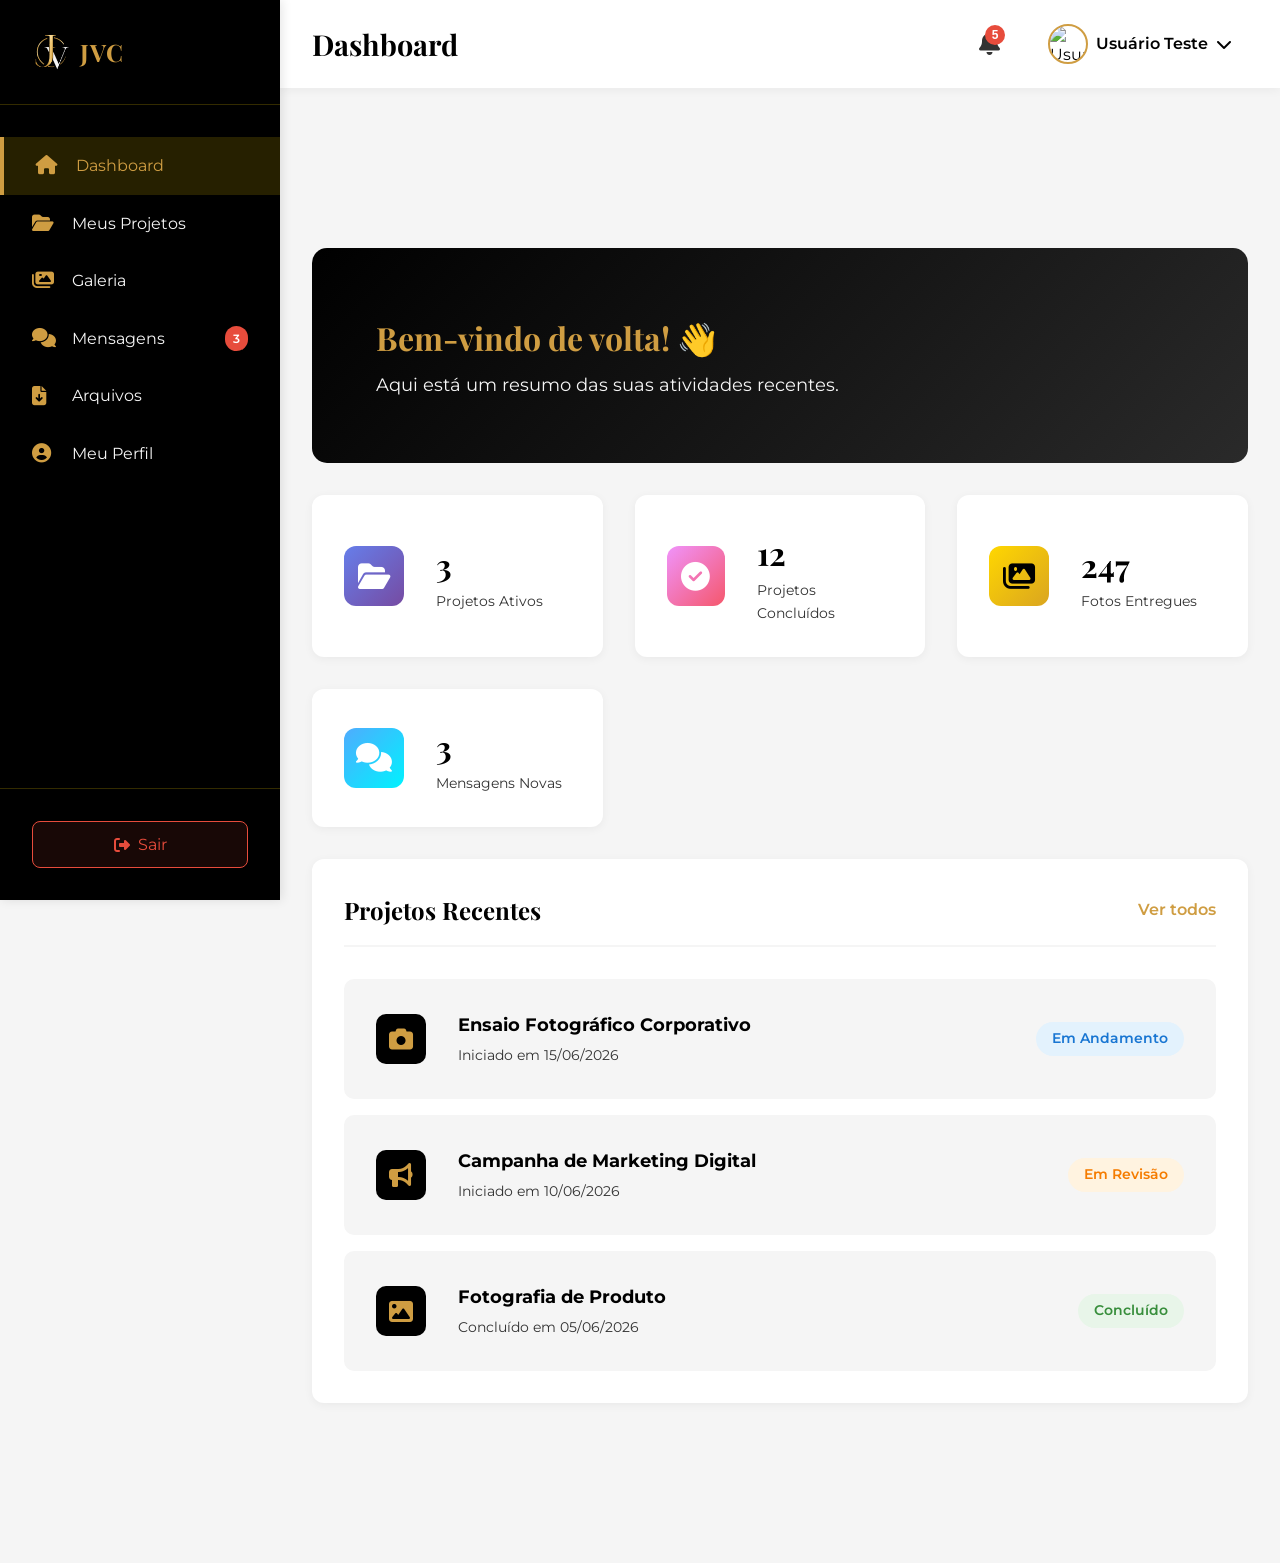
==== commit 416d6964: "Add files via upload" ====
--- a/area-cliente.html
+++ b/area-cliente.html
@@ -230,6 +230,9 @@
         </div>
     </main>
 
+    <!-- Supabase SDK -->
+    <script src="https://cdn.jsdelivr.net/npm/@supabase/supabase-js@2"></script>
+    <script src="supabase-config.js"></script>
     <script src="dashboard.js"></script>
 </body>
 </html>
